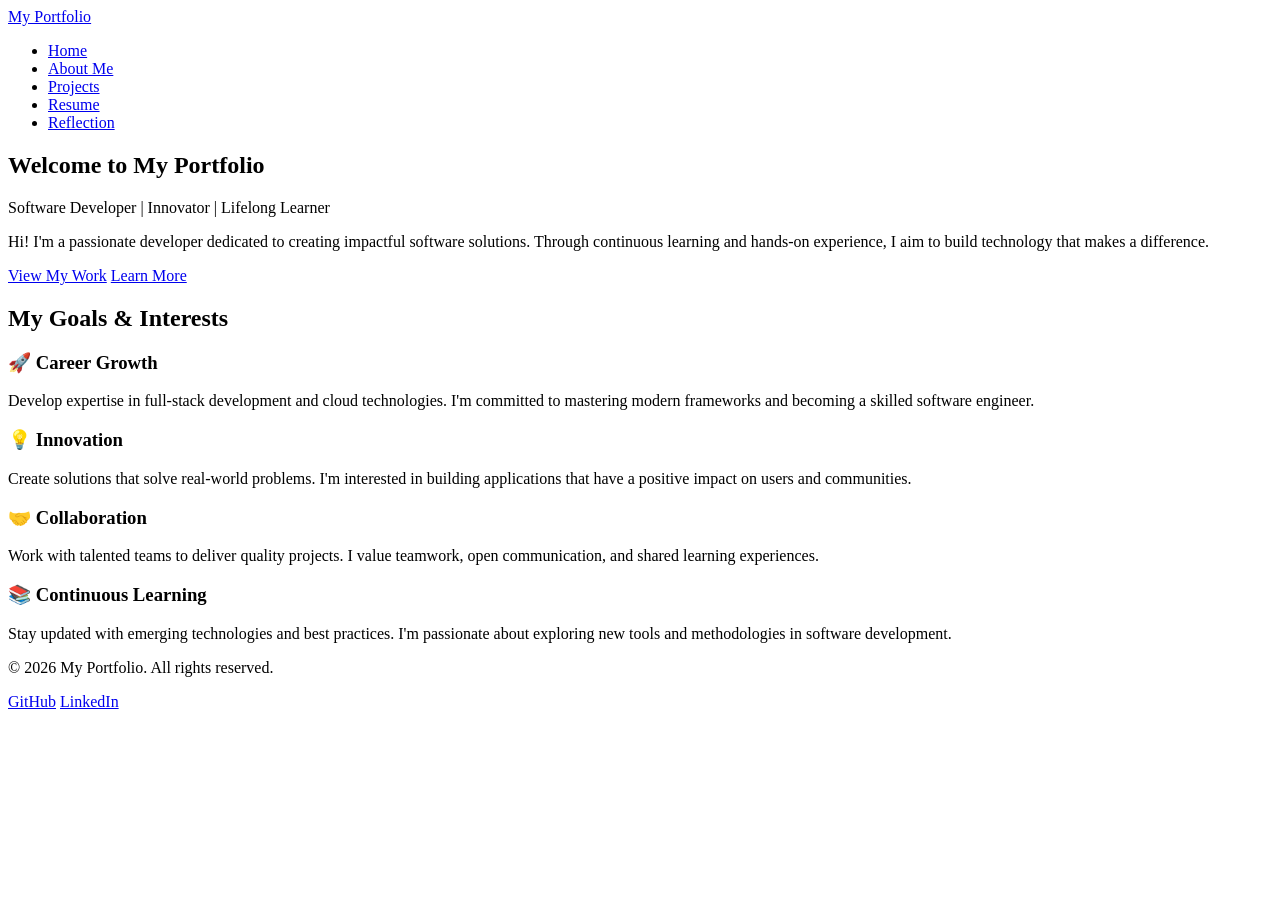
==== index.html @ 411df6b3 "Add home page with introduction and welcome" ====
<!DOCTYPE html>
<html lang="en">
<head>
    <meta charset="UTF-8">
    <meta name="viewport" content="width=device-width, initial-scale=1.0">
    <title>Portfolio - Home</title>
    <link rel="stylesheet" href="styles.css">
</head>
<body>
    <!-- Navigation -->
    <nav class="navbar">
        <div class="container">
            <a href="index.html" class="logo">My Portfolio</a>
            <ul class="nav-links">
                <li><a href="index.html" class="active">Home</a></li>
                <li><a href="about.html">About Me</a></li>
                <li><a href="projects.html">Projects</a></li>
                <li><a href="resume.html">Resume</a></li>
                <li><a href="reflection.html">Reflection</a></li>
            </ul>
        </div>
    </nav>

    <!-- Hero Section -->
    <section class="hero">
        <div class="container">
            <div class="hero-content">
                <h1>Welcome to My Portfolio</h1>
                <p class="tagline">Software Developer | Innovator | Lifelong Learner</p>
                <p class="introduction">
                    Hi! I'm a passionate developer dedicated to creating impactful software solutions. 
                    Through continuous learning and hands-on experience, I aim to build technology that 
                    makes a difference.
                </p>
                <div class="cta-buttons">
                    <a href="projects.html" class="btn btn-primary">View My Work</a>
                    <a href="about.html" class="btn btn-secondary">Learn More</a>
                </div>
            </div>
        </div>
    </section>

    <!-- Goals/Interests Section -->
    <section class="goals">
        <div class="container">
            <h2>My Goals & Interests</h2>
            <div class="goals-grid">
                <div class="goal-card">
                    <h3>🚀 Career Growth</h3>
                    <p>
                        Develop expertise in full-stack development and cloud technologies. 
                        I'm committed to mastering modern frameworks and becoming a skilled software engineer.
                    </p>
                </div>
                <div class="goal-card">
                    <h3>💡 Innovation</h3>
                    <p>
                        Create solutions that solve real-world problems. I'm interested in building 
                        applications that have a positive impact on users and communities.
                    </p>
                </div>
                <div class="goal-card">
                    <h3>🤝 Collaboration</h3>
                    <p>
                        Work with talented teams to deliver quality projects. I value teamwork, 
                        open communication, and shared learning experiences.
                    </p>
                </div>
                <div class="goal-card">
                    <h3>📚 Continuous Learning</h3>
                    <p>
                        Stay updated with emerging technologies and best practices. 
                        I'm passionate about exploring new tools and methodologies in software development.
                    </p>
                </div>
            </div>
        </div>
    </section>

    <!-- Footer -->
    <footer>
        <div class="container">
            <p>&copy; 2026 My Portfolio. All rights reserved.</p>
            <div class="social-links">
                <a href="https://github.com/cb1060" target="_blank">GitHub</a>
                <a href="https://linkedin.com" target="_blank">LinkedIn</a>
            </div>
        </div>
    </footer>
</body>
</html>
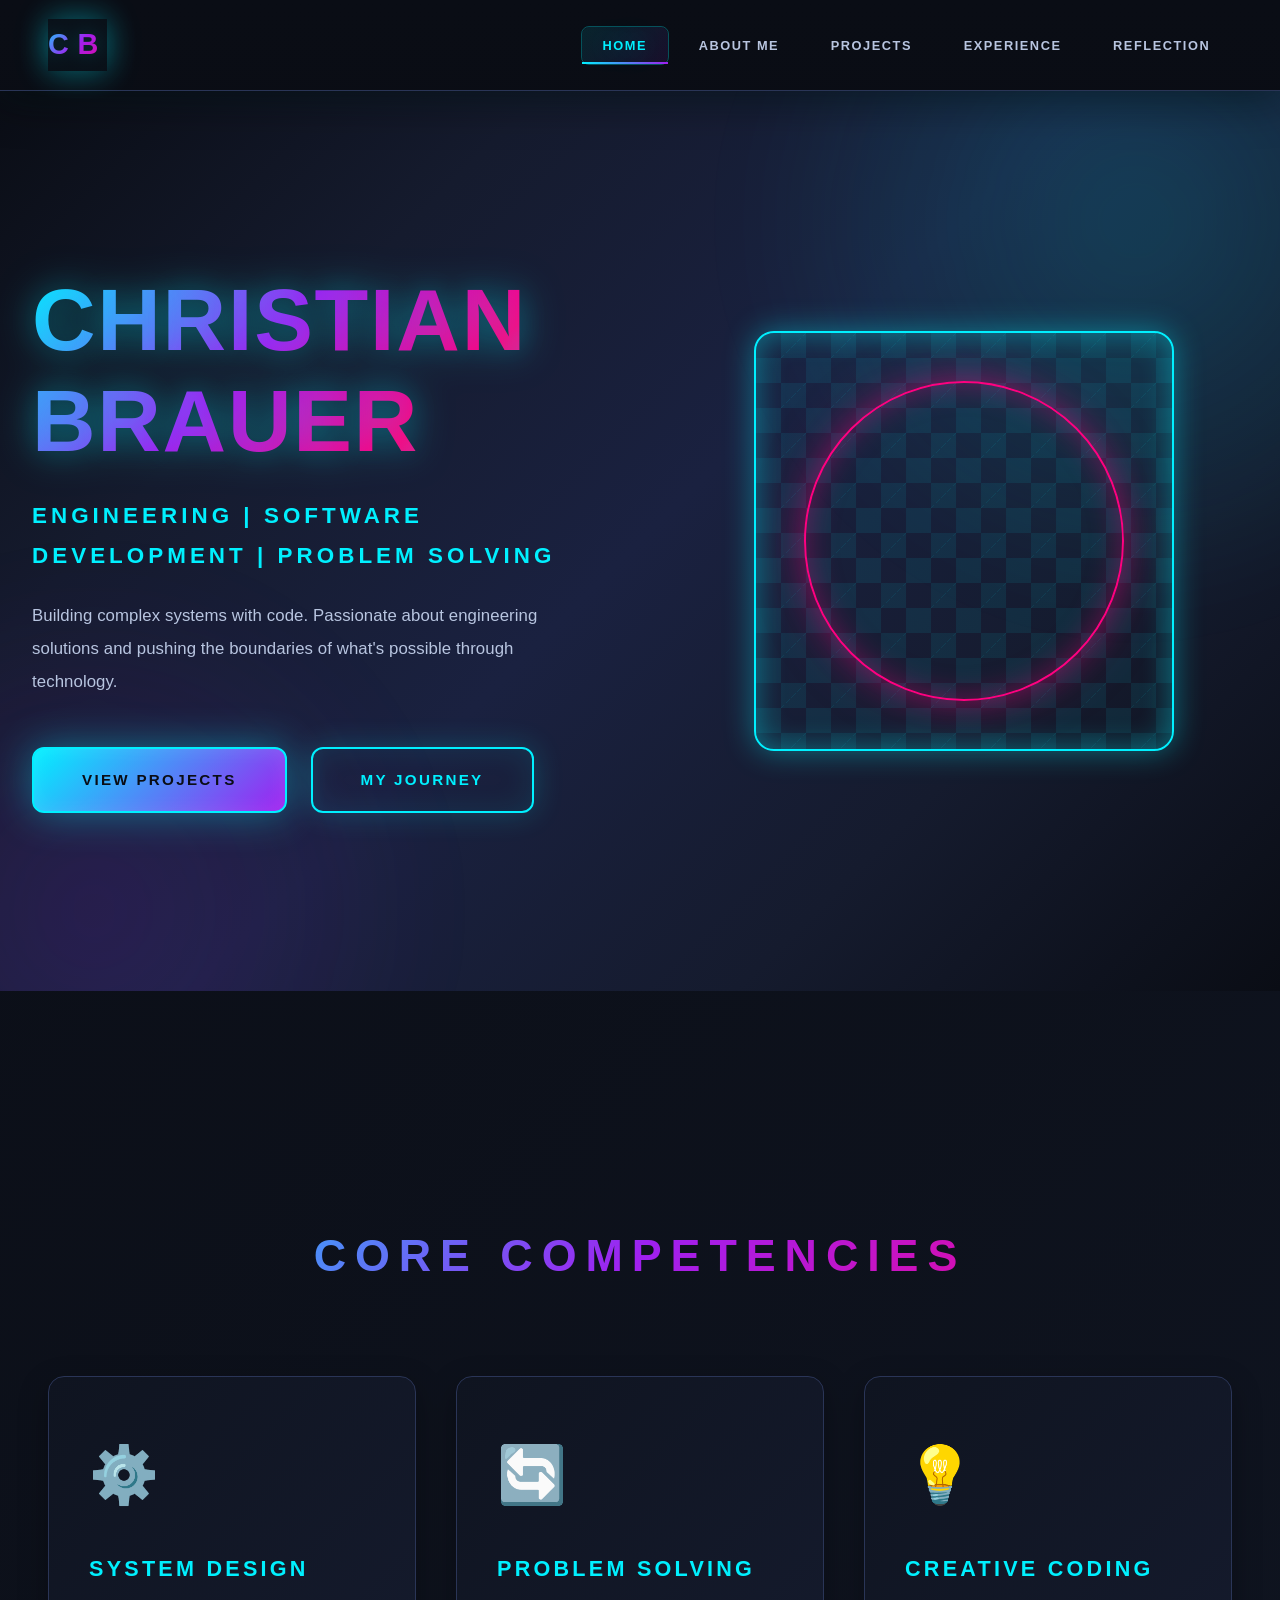
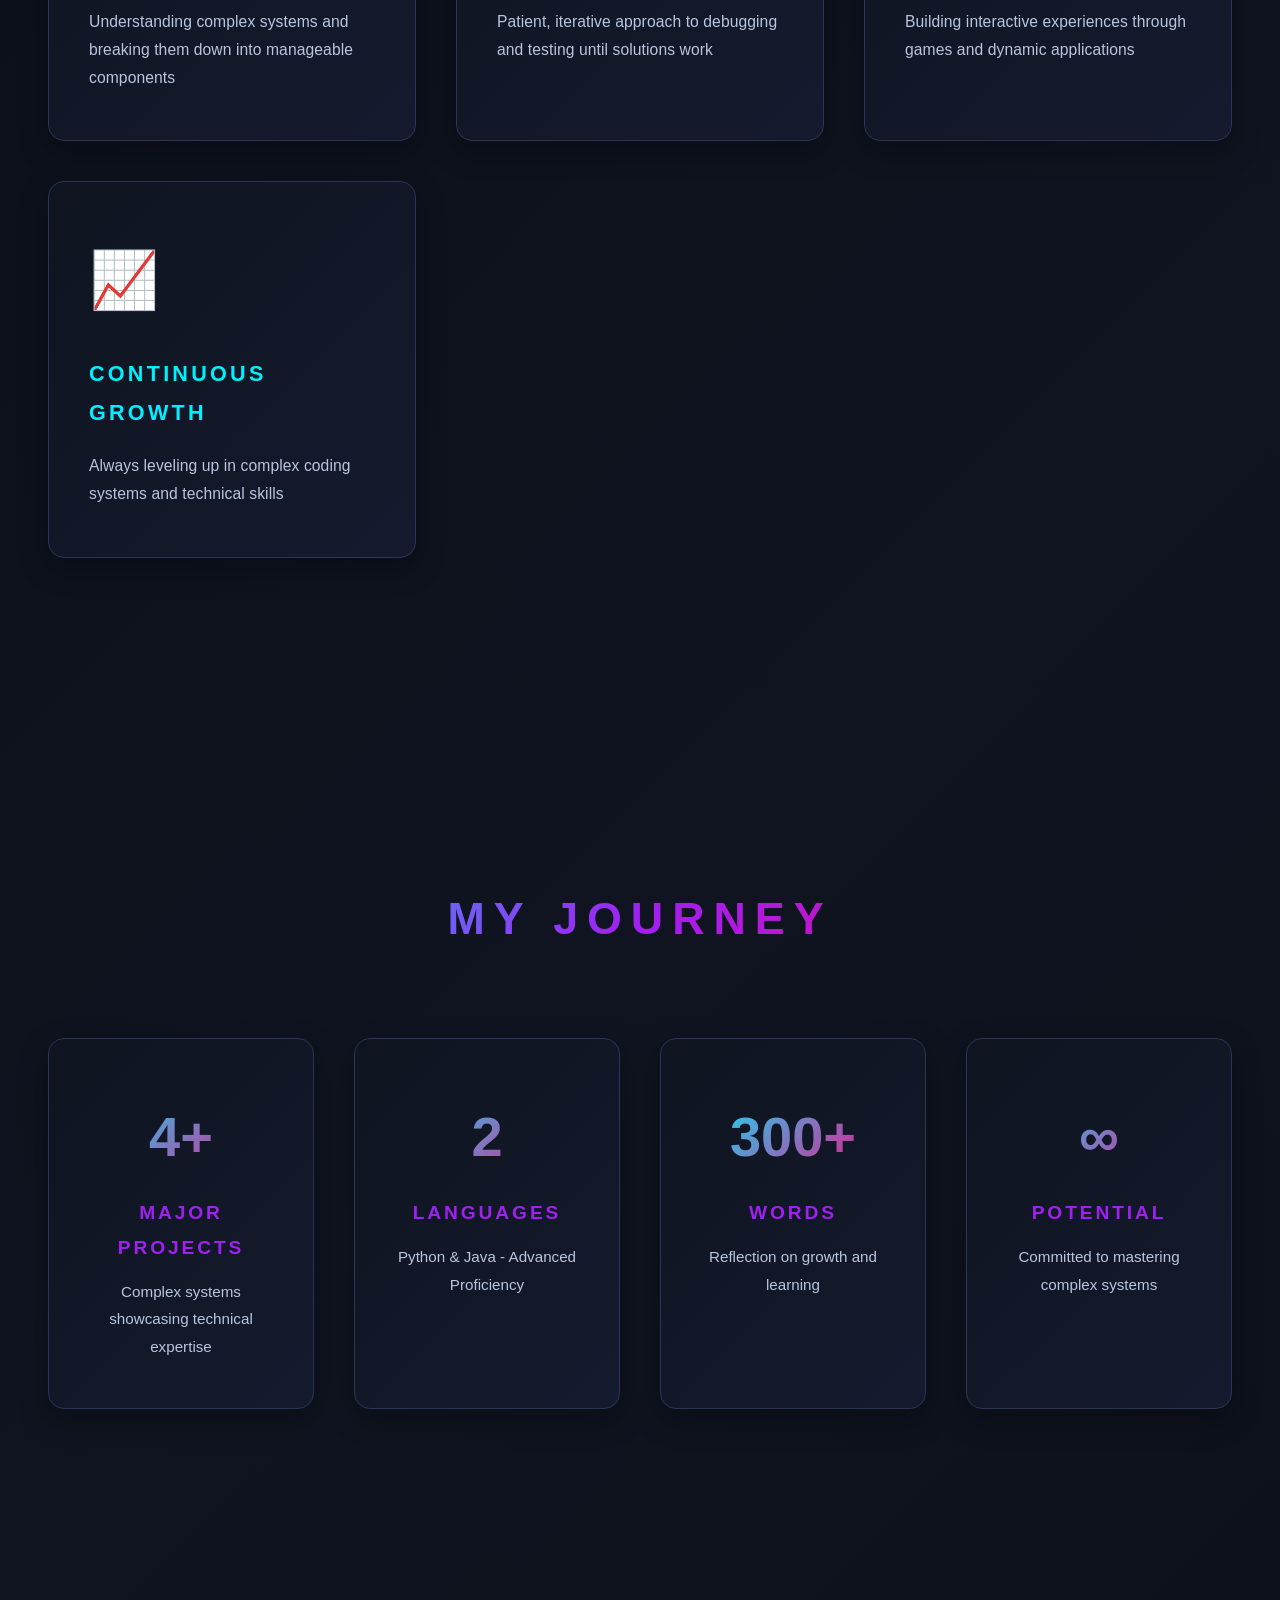
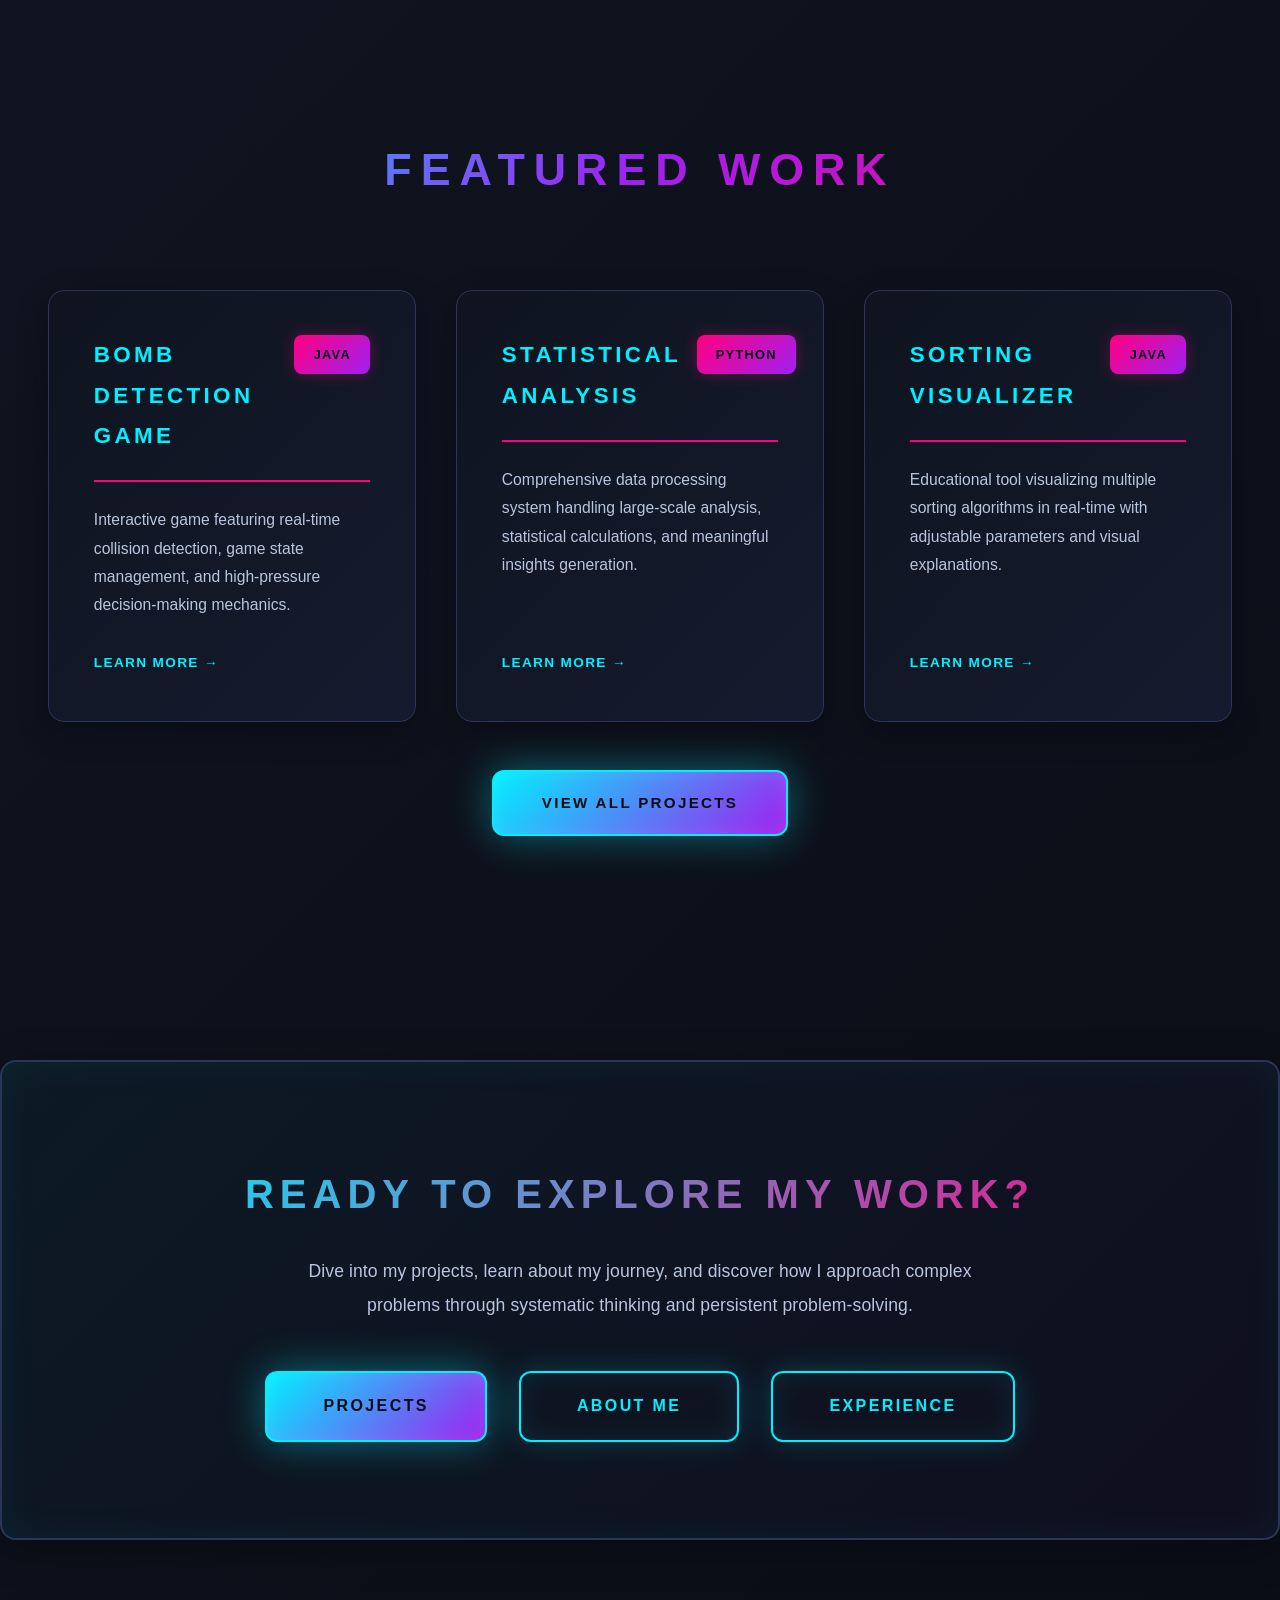
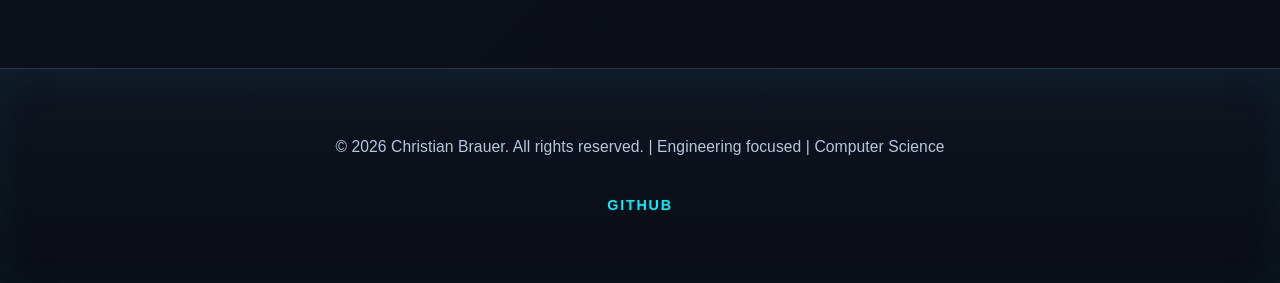
==== commit 134068d4: "Clean redesign homepage with premium sections and maximalist UI" ====
--- a/index.html
+++ b/index.html
@@ -3,88 +3,153 @@
 <head>
     <meta charset="UTF-8">
     <meta name="viewport" content="width=device-width, initial-scale=1.0">
-    <title>Portfolio - Home</title>
+    <title>Christian Brauer - Software Engineer & Problem Solver</title>
     <link rel="stylesheet" href="styles.css">
 </head>
 <body>
-    <!-- Navigation -->
+    <!-- Navigation Bar -->
     <nav class="navbar">
-        <div class="container">
-            <a href="index.html" class="logo">My Portfolio</a>
-            <ul class="nav-links">
-                <li><a href="index.html" class="active">Home</a></li>
-                <li><a href="about.html">About Me</a></li>
-                <li><a href="projects.html">Projects</a></li>
-                <li><a href="resume.html">Resume</a></li>
-                <li><a href="reflection.html">Reflection</a></li>
+        <div class="nav-container">
+            <div class="nav-logo">CB</div>
+            <ul class="nav-menu">
+                <li class="nav-item"><a href="index.html" class="nav-link active">HOME</a></li>
+                <li class="nav-item"><a href="about.html" class="nav-link">ABOUT ME</a></li>
+                <li class="nav-item"><a href="projects.html" class="nav-link">PROJECTS</a></li>
+                <li class="nav-item"><a href="resume.html" class="nav-link">EXPERIENCE</a></li>
+                <li class="nav-item"><a href="reflection.html" class="nav-link">REFLECTION</a></li>
             </ul>
         </div>
     </nav>
 
     <!-- Hero Section -->
     <section class="hero">
-        <div class="container">
-            <div class="hero-content">
-                <h1>Welcome to My Portfolio</h1>
-                <p class="tagline">Software Developer | Innovator | Lifelong Learner</p>
-                <p class="introduction">
-                    Hi! I'm a passionate developer dedicated to creating impactful software solutions. 
-                    Through continuous learning and hands-on experience, I aim to build technology that 
-                    makes a difference.
-                </p>
+        <div class="hero-content">
+            <div class="hero-text">
+                <h1 class="hero-title">CHRISTIAN BRAUER</h1>
+                <p class="hero-subtitle">Engineering | Software Development | Problem Solving</p>
+                <p class="hero-description">Building complex systems with code. Passionate about engineering solutions and pushing the boundaries of what's possible through technology.</p>
                 <div class="cta-buttons">
-                    <a href="projects.html" class="btn btn-primary">View My Work</a>
-                    <a href="about.html" class="btn btn-secondary">Learn More</a>
+                    <a href="projects.html" class="cta-primary">VIEW PROJECTS</a>
+                    <a href="reflection.html" class="cta-secondary">MY JOURNEY</a>
                 </div>
+            </div>
+            <div class="hero-visual">
+                <div class="animated-grid"></div>
+                <div class="pulse-circle"></div>
             </div>
         </div>
     </section>
 
-    <!-- Goals/Interests Section -->
-    <section class="goals">
-        <div class="container">
-            <h2>My Goals & Interests</h2>
-            <div class="goals-grid">
-                <div class="goal-card">
-                    <h3>🚀 Career Growth</h3>
-                    <p>
-                        Develop expertise in full-stack development and cloud technologies. 
-                        I'm committed to mastering modern frameworks and becoming a skilled software engineer.
-                    </p>
-                </div>
-                <div class="goal-card">
-                    <h3>💡 Innovation</h3>
-                    <p>
-                        Create solutions that solve real-world problems. I'm interested in building 
-                        applications that have a positive impact on users and communities.
-                    </p>
-                </div>
-                <div class="goal-card">
-                    <h3>🤝 Collaboration</h3>
-                    <p>
-                        Work with talented teams to deliver quality projects. I value teamwork, 
-                        open communication, and shared learning experiences.
-                    </p>
-                </div>
-                <div class="goal-card">
-                    <h3>📚 Continuous Learning</h3>
-                    <p>
-                        Stay updated with emerging technologies and best practices. 
-                        I'm passionate about exploring new tools and methodologies in software development.
-                    </p>
-                </div>
+    <!-- Highlights Section -->
+    <section class="highlights">
+        <h2>CORE COMPETENCIES</h2>
+        <div class="highlights-grid">
+            <div class="highlight-card">
+                <div class="highlight-icon">⚙️</div>
+                <h3>System Design</h3>
+                <p>Understanding complex systems and breaking them down into manageable components</p>
+            </div>
+            <div class="highlight-card">
+                <div class="highlight-icon">🔄</div>
+                <h3>Problem Solving</h3>
+                <p>Patient, iterative approach to debugging and testing until solutions work</p>
+            </div>
+            <div class="highlight-card">
+                <div class="highlight-icon">💡</div>
+                <h3>Creative Coding</h3>
+                <p>Building interactive experiences through games and dynamic applications</p>
+            </div>
+            <div class="highlight-card">
+                <div class="highlight-icon">📈</div>
+                <h3>Continuous Growth</h3>
+                <p>Always leveling up in complex coding systems and technical skills</p>
             </div>
         </div>
     </section>
 
+    <!-- Quick Stats Section -->
+    <section class="quick-stats">
+        <h2>MY JOURNEY</h2>
+        <div class="stats-grid">
+            <div class="stat-card">
+                <div class="stat-number">4+</div>
+                <div class="stat-label">Major Projects</div>
+                <p>Complex systems showcasing technical expertise</p>
+            </div>
+            <div class="stat-card">
+                <div class="stat-number">2</div>
+                <div class="stat-label">Languages</div>
+                <p>Python & Java - Advanced Proficiency</p>
+            </div>
+            <div class="stat-card">
+                <div class="stat-number">300+</div>
+                <div class="stat-label">Words</div>
+                <p>Reflection on growth and learning</p>
+            </div>
+            <div class="stat-card">
+                <div class="stat-number">∞</div>
+                <div class="stat-label">Potential</div>
+                <p>Committed to mastering complex systems</p>
+            </div>
+        </div>
+    </section>
+
+    <!-- Featured Projects Preview -->
+    <section class="featured-projects">
+        <h2>FEATURED WORK</h2>
+        <div class="featured-grid">
+            <div class="featured-card">
+                <div class="featured-header">
+                    <h3>BOMB DETECTION GAME</h3>
+                    <span class="featured-tag">Java</span>
+                </div>
+                <p>Interactive game featuring real-time collision detection, game state management, and high-pressure decision-making mechanics.</p>
+                <div class="featured-footer">
+                    <a href="projects.html" class="featured-link">Learn More →</a>
+                </div>
+            </div>
+            <div class="featured-card">
+                <div class="featured-header">
+                    <h3>STATISTICAL ANALYSIS</h3>
+                    <span class="featured-tag">Python</span>
+                </div>
+                <p>Comprehensive data processing system handling large-scale analysis, statistical calculations, and meaningful insights generation.</p>
+                <div class="featured-footer">
+                    <a href="projects.html" class="featured-link">Learn More →</a>
+                </div>
+            </div>
+            <div class="featured-card">
+                <div class="featured-header">
+                    <h3>SORTING VISUALIZER</h3>
+                    <span class="featured-tag">Java</span>
+                </div>
+                <p>Educational tool visualizing multiple sorting algorithms in real-time with adjustable parameters and visual explanations.</p>
+                <div class="featured-footer">
+                    <a href="projects.html" class="featured-link">Learn More →</a>
+                </div>
+            </div>
+        </div>
+        <div class="view-all-cta">
+            <a href="projects.html" class="cta-primary">VIEW ALL PROJECTS</a>
+        </div>
+    </section>
+
+    <!-- CTA Section -->
+    <section class="final-cta">
+        <h2>Ready to Explore My Work?</h2>
+        <p>Dive into my projects, learn about my journey, and discover how I approach complex problems through systematic thinking and persistent problem-solving.</p>
+        <div class="cta-buttons-large">
+            <a href="projects.html" class="cta-primary">PROJECTS</a>
+            <a href="about.html" class="cta-secondary">ABOUT ME</a>
+            <a href="resume.html" class="cta-secondary">EXPERIENCE</a>
+        </div>
+    </section>
+
     <!-- Footer -->
-    <footer>
-        <div class="container">
-            <p>&copy; 2026 My Portfolio. All rights reserved.</p>
-            <div class="social-links">
-                <a href="https://github.com/cb1060" target="_blank">GitHub</a>
-                <a href="https://linkedin.com" target="_blank">LinkedIn</a>
-            </div>
+    <footer class="footer">
+        <p>&copy; 2026 Christian Brauer. All rights reserved. | Engineering focused | Computer Science</p>
+        <div class="footer-links">
+            <a href="https://github.com/cb1060" target="_blank">GitHub</a>
         </div>
     </footer>
 </body>
--- a/styles.css
+++ b/styles.css
@@ -0,0 +1,1495 @@
+/* ==============================================================================
+   CHRISTIAN BRAUER - PORTFOLIO
+   Ultra Dark + Maximalistic + Sleek
+   Premium Technical Aesthetic with Advanced Animations
+============================================================================== */
+
+/* ROOT VARIABLES - ENHANCED DARK PALETTE */
+:root {
+    --primary-bg: #0a0d15;
+    --secondary-bg: #0f1420;
+    --tertiary-bg: #151b2e;
+    --quaternary-bg: #1a2140;
+    --accent-primary: #00f0ff;
+    --accent-secondary: #ff0080;
+    --accent-tertiary: #a020f0;
+    --accent-quaternary: #00ff88;
+    --text-primary: #f0f4ff;
+    --text-secondary: #b8c5e0;
+    --text-tertiary: #7a8aad;
+    --border-color: #1f2847;
+    --border-light: #2a3557;
+    --transition: all 0.35s cubic-bezier(0.4, 0, 0.2, 1);
+    --glow-primary: 0 0 30px rgba(0, 240, 255, 0.4);
+    --glow-secondary: 0 0 30px rgba(255, 0, 128, 0.35);
+    --glow-tertiary: 0 0 30px rgba(160, 32, 240, 0.3);
+    --glow-quaternary: 0 0 30px rgba(0, 255, 136, 0.25);
+}
+
+/* GLOBAL STYLES */
+* {
+    margin: 0;
+    padding: 0;
+    box-sizing: border-box;
+}
+
+html {
+    scroll-behavior: smooth;
+    scroll-padding-top: 80px;
+}
+
+body {
+    font-family: 'Segoe UI', -apple-system, BlinkMacSystemFont, sans-serif;
+    background: linear-gradient(135deg, var(--primary-bg) 0%, var(--secondary-bg) 50%, var(--primary-bg) 100%);
+    color: var(--text-primary);
+    line-height: 1.8;
+    overflow-x: hidden;
+    min-height: 100vh;
+    position: relative;
+}
+
+body::before {
+    content: '';
+    position: fixed;
+    top: 0;
+    left: 0;
+    right: 0;
+    bottom: 0;
+    background: radial-gradient(circle at 20% 50%, rgba(0, 240, 255, 0.03) 0%, transparent 50%),
+                radial-gradient(circle at 80% 80%, rgba(160, 32, 240, 0.03) 0%, transparent 50%);
+    pointer-events: none;
+    z-index: -1;
+}
+
+/* ==============================================================================
+   NAVIGATION BAR - PREMIUM SLEEK DESIGN
+============================================================================== */
+.navbar {
+    position: sticky;
+    top: 0;
+    z-index: 1000;
+    background: linear-gradient(180deg, var(--primary-bg) 0%, rgba(10, 13, 21, 0.98) 100%);
+    border-bottom: 1px solid var(--border-light);
+    box-shadow: 0 10px 40px rgba(0, 0, 0, 0.5), 0 0 40px rgba(0, 240, 255, 0.08);
+    backdrop-filter: blur(15px);
+    -webkit-backdrop-filter: blur(15px);
+}
+
+.nav-container {
+    max-width: 1600px;
+    margin: 0 auto;
+    padding: 1.2rem 3rem;
+    display: flex;
+    justify-content: space-between;
+    align-items: center;
+}
+
+.nav-logo {
+    font-size: 1.8rem;
+    font-weight: 900;
+    letter-spacing: 0.3em;
+    text-transform: uppercase;
+    background: linear-gradient(135deg, var(--accent-primary) 0%, var(--accent-tertiary) 50%, var(--accent-secondary) 100%);
+    -webkit-background-clip: text;
+    -webkit-text-fill-color: transparent;
+    background-clip: text;
+    box-shadow: var(--glow-primary);
+    filter: drop-shadow(0 0 10px rgba(0, 240, 255, 0.3));
+}
+
+.nav-menu {
+    display: flex;
+    list-style: none;
+    gap: 0.5rem;
+}
+
+.nav-link {
+    text-decoration: none;
+    color: var(--text-secondary);
+    font-weight: 600;
+    text-transform: uppercase;
+    letter-spacing: 0.12em;
+    font-size: 0.8rem;
+    position: relative;
+    transition: var(--transition);
+    padding: 0.7rem 1.3rem;
+    border: 1px solid transparent;
+    border-radius: 8px;
+}
+
+.nav-link::before {
+    content: '';
+    position: absolute;
+    bottom: 0;
+    left: 0;
+    width: 0;
+    height: 2px;
+    background: linear-gradient(90deg, var(--accent-primary), var(--accent-tertiary));
+    transition: var(--transition);
+}
+
+.nav-link::after {
+    content: '';
+    position: absolute;
+    inset: 0;
+    background: linear-gradient(135deg, rgba(0, 240, 255, 0.1), rgba(160, 32, 240, 0.1));
+    opacity: 0;
+    border-radius: 8px;
+    transition: var(--transition);
+    z-index: -1;
+}
+
+.nav-link:hover,
+.nav-link.active {
+    color: var(--accent-primary);
+    text-shadow: var(--glow-primary);
+    border-color: rgba(0, 240, 255, 0.3);
+}
+
+.nav-link:hover::before,
+.nav-link.active::before {
+    width: 100%;
+}
+
+.nav-link:hover::after,
+.nav-link.active::after {
+    opacity: 1;
+}
+
+/* ==============================================================================
+   HERO SECTION - PREMIUM MAXIMALISTIC
+============================================================================== */
+.hero {
+    min-height: 100vh;
+    display: flex;
+    align-items: center;
+    justify-content: center;
+    background: linear-gradient(
+        135deg,
+        var(--primary-bg) 0%,
+        var(--tertiary-bg) 25%,
+        var(--quaternary-bg) 50%,
+        var(--tertiary-bg) 75%,
+        var(--primary-bg) 100%
+    );
+    position: relative;
+    overflow: hidden;
+    padding: 6rem 2rem;
+}
+
+.hero::before {
+    content: '';
+    position: absolute;
+    top: -30%;
+    right: -20%;
+    width: 800px;
+    height: 800px;
+    background: radial-gradient(circle, rgba(0, 240, 255, 0.15) 0%, transparent 70%);
+    animation: float-slow 8s ease-in-out infinite;
+    filter: blur(40px);
+}
+
+.hero::after {
+    content: '';
+    position: absolute;
+    bottom: -30%;
+    left: -20%;
+    width: 700px;
+    height: 700px;
+    background: radial-gradient(circle, rgba(160, 32, 240, 0.12) 0%, transparent 70%);
+    animation: float-slow-reverse 10s ease-in-out infinite;
+    filter: blur(40px);
+}
+
+.hero-content {
+    max-width: 1600px;
+    width: 100%;
+    display: grid;
+    grid-template-columns: 1fr 1fr;
+    gap: 5rem;
+    align-items: center;
+    position: relative;
+    z-index: 1;
+}
+
+.hero-text {
+    animation: slide-in-left 0.8s ease-out;
+}
+
+.hero-title {
+    font-size: clamp(2.8rem, 7vw, 5.5rem);
+    font-weight: 900;
+    letter-spacing: 0.02em;
+    line-height: 1.15;
+    margin-bottom: 1.5rem;
+    background: linear-gradient(135deg, var(--accent-primary) 0%, var(--accent-tertiary) 40%, var(--accent-secondary) 70%, var(--accent-primary) 100%);
+    -webkit-background-clip: text;
+    -webkit-text-fill-color: transparent;
+    background-clip: text;
+    filter: drop-shadow(0 0 20px rgba(0, 240, 255, 0.3));
+    text-shadow: 0 0 30px rgba(0, 240, 255, 0.2);
+}
+
+.hero-subtitle {
+    font-size: 1.4rem;
+    color: var(--accent-primary);
+    text-transform: uppercase;
+    letter-spacing: 0.18em;
+    margin-bottom: 1.5rem;
+    font-weight: 700;
+    animation: fade-in 1s ease-out 0.2s both;
+}
+
+.hero-description {
+    font-size: 1.05rem;
+    color: var(--text-secondary);
+    margin-bottom: 3rem;
+    max-width: 550px;
+    line-height: 1.95;
+    animation: fade-in 1s ease-out 0.4s both;
+    letter-spacing: 0.005em;
+}
+
+.cta-buttons {
+    display: flex;
+    gap: 1.5rem;
+    animation: fade-in 1s ease-out 0.6s both;
+    flex-wrap: wrap;
+}
+
+.cta-primary,
+.cta-secondary {
+    padding: 1.1rem 3rem;
+    font-size: 0.95rem;
+    font-weight: 700;
+    text-transform: uppercase;
+    letter-spacing: 0.15em;
+    border: 2px solid;
+    border-radius: 12px;
+    cursor: pointer;
+    text-decoration: none;
+    display: inline-flex;
+    align-items: center;
+    justify-content: center;
+    transition: var(--transition);
+    position: relative;
+    overflow: hidden;
+    font-family: inherit;
+}
+
+.cta-primary {
+    background: linear-gradient(135deg, var(--accent-primary) 0%, var(--accent-tertiary) 100%);
+    color: var(--primary-bg);
+    border-color: var(--accent-primary);
+    box-shadow: 0 0 40px rgba(0, 240, 255, 0.4), inset 0 0 20px rgba(255, 255, 255, 0.1);
+}
+
+.cta-primary:hover {
+    transform: translateY(-4px);
+    box-shadow: 0 15px 50px rgba(0, 240, 255, 0.5), inset 0 0 30px rgba(255, 255, 255, 0.2);
+    letter-spacing: 0.2em;
+}
+
+.cta-secondary {
+    background: transparent;
+    color: var(--accent-primary);
+    border-color: var(--accent-primary);
+    box-shadow: inset 0 0 30px rgba(0, 240, 255, 0.1), 0 0 30px rgba(0, 240, 255, 0.2);
+}
+
+.cta-secondary:hover {
+    background: rgba(0, 240, 255, 0.08);
+    transform: translateY(-4px);
+    box-shadow: inset 0 0 40px rgba(0, 240, 255, 0.2), 0 0 40px rgba(0, 240, 255, 0.4);
+}
+
+/* Hero Visual */
+.hero-visual {
+    position: relative;
+    height: 550px;
+    display: flex;
+    align-items: center;
+    justify-content: center;
+    animation: slide-in-right 0.8s ease-out;
+}
+
+.animated-grid {
+    position: absolute;
+    width: 420px;
+    height: 420px;
+    border: 2px solid var(--accent-primary);
+    background: linear-gradient(45deg, rgba(0, 240, 255, 0.08) 25%, transparent 25%),
+                linear-gradient(-45deg, rgba(0, 240, 255, 0.08) 25%, transparent 25%),
+                linear-gradient(45deg, transparent 75%, rgba(0, 240, 255, 0.08) 75%),
+                linear-gradient(-45deg, transparent 75%, rgba(0, 240, 255, 0.08) 75%);
+    background-size: 50px 50px;
+    background-position: 0 0, 0 25px, 25px -25px, -25px 0;
+    box-shadow: var(--glow-primary), inset var(--glow-primary);
+    animation: rotate-smooth 25s linear infinite;
+    border-radius: 20px;
+}
+
+.pulse-circle {
+    position: absolute;
+    width: 320px;
+    height: 320px;
+    border: 2px solid var(--accent-secondary);
+    border-radius: 50%;
+    box-shadow: var(--glow-secondary), inset var(--glow-secondary), 0 0 60px rgba(255, 0, 128, 0.2);
+    animation: pulse-scale 3.5s ease-in-out infinite;
+}
+
+/* ==============================================================================
+   HIGHLIGHTS SECTION - PREMIUM CARDS
+============================================================================== */
+.highlights {
+    max-width: 1600px;
+    margin: 8rem auto;
+    padding: 6rem 3rem;
+    position: relative;
+}
+
+.highlights h2 {
+    font-size: 2.8rem;
+    text-align: center;
+    margin-bottom: 5rem;
+    text-transform: uppercase;
+    letter-spacing: 0.2em;
+    background: linear-gradient(135deg, var(--accent-primary), var(--accent-tertiary), var(--accent-secondary));
+    -webkit-background-clip: text;
+    -webkit-text-fill-color: transparent;
+    background-clip: text;
+    font-weight: 900;
+}
+
+.highlights-grid {
+    display: grid;
+    grid-template-columns: repeat(auto-fit, minmax(280px, 1fr));
+    gap: 2.5rem;
+}
+
+.highlight-card {
+    background: linear-gradient(135deg, var(--secondary-bg) 0%, var(--tertiary-bg) 100%);
+    border: 1.5px solid var(--border-light);
+    padding: 3rem 2.5rem;
+    border-radius: 16px;
+    transition: var(--transition);
+    position: relative;
+    overflow: hidden;
+    box-shadow: 0 10px 30px rgba(0, 0, 0, 0.3);
+}
+
+.highlight-card::before {
+    content: '';
+    position: absolute;
+    top: 0;
+    left: 0;
+    right: 0;
+    bottom: 0;
+    background: linear-gradient(135deg, rgba(0, 240, 255, 0.08) 0%, transparent 100%);
+    opacity: 0;
+    transition: var(--transition);
+}
+
+.highlight-card::after {
+    content: '';
+    position: absolute;
+    top: -100%;
+    right: -100%;
+    width: 200%;
+    height: 200%;
+    background: radial-gradient(circle, rgba(0, 240, 255, 0.1) 0%, transparent 70%);
+    opacity: 0;
+    transition: var(--transition);
+}
+
+.highlight-card:hover {
+    border-color: var(--accent-primary);
+    box-shadow: var(--glow-primary), inset 0 0 30px rgba(0, 240, 255, 0.08), 0 15px 40px rgba(0, 0, 0, 0.4);
+    transform: translateY(-8px);
+}
+
+.highlight-card:hover::before {
+    opacity: 1;
+}
+
+.highlight-card:hover::after {
+    top: 50%;
+    right: 50%;
+    opacity: 1;
+}
+
+.highlight-card > * {
+    position: relative;
+    z-index: 1;
+}
+
+.highlight-icon {
+    font-size: 3.5rem;
+    margin-bottom: 1.5rem;
+    display: block;
+    animation: bounce-smooth 2.5s ease-in-out infinite;
+}
+
+.highlight-card h3 {
+    font-size: 1.35rem;
+    margin-bottom: 1.2rem;
+    color: var(--accent-primary);
+    text-transform: uppercase;
+    letter-spacing: 0.15em;
+    font-weight: 800;
+}
+
+.highlight-card p {
+    color: var(--text-secondary);
+    font-size: 0.98rem;
+    line-height: 1.8;
+    letter-spacing: 0.005em;
+}
+
+/* ==============================================================================
+   QUICK STATS SECTION
+============================================================================== */
+.quick-stats {
+    max-width: 1600px;
+    margin: 8rem auto;
+    padding: 6rem 3rem;
+    text-align: center;
+}
+
+.quick-stats h2 {
+    font-size: 2.8rem;
+    text-align: center;
+    margin-bottom: 5rem;
+    text-transform: uppercase;
+    letter-spacing: 0.2em;
+    background: linear-gradient(135deg, var(--accent-primary), var(--accent-tertiary), var(--accent-secondary));
+    -webkit-background-clip: text;
+    -webkit-text-fill-color: transparent;
+    background-clip: text;
+    font-weight: 900;
+}
+
+.stats-grid {
+    display: grid;
+    grid-template-columns: repeat(auto-fit, minmax(250px, 1fr));
+    gap: 2.5rem;
+}
+
+.stat-card {
+    background: linear-gradient(135deg, var(--secondary-bg) 0%, var(--tertiary-bg) 100%);
+    border: 1.5px solid var(--border-light);
+    padding: 3rem 2.5rem;
+    border-radius: 16px;
+    transition: var(--transition);
+    position: relative;
+    overflow: hidden;
+    box-shadow: 0 10px 30px rgba(0, 0, 0, 0.3);
+}
+
+.stat-card::before {
+    content: '';
+    position: absolute;
+    top: 0;
+    left: 0;
+    right: 0;
+    bottom: 0;
+    background: linear-gradient(135deg, rgba(0, 240, 255, 0.08) 0%, transparent 100%);
+    opacity: 0;
+    transition: var(--transition);
+}
+
+.stat-card:hover {
+    border-color: var(--accent-primary);
+    box-shadow: var(--glow-primary), inset 0 0 30px rgba(0, 240, 255, 0.08), 0 15px 40px rgba(0, 0, 0, 0.4);
+    transform: translateY(-8px);
+}
+
+.stat-card:hover::before {
+    opacity: 1;
+}
+
+.stat-card > * {
+    position: relative;
+    z-index: 1;
+}
+
+.stat-number {
+    font-size: 3.5rem;
+    font-weight: 900;
+    background: linear-gradient(135deg, var(--accent-primary), var(--accent-secondary));
+    -webkit-background-clip: text;
+    -webkit-text-fill-color: transparent;
+    background-clip: text;
+    margin-bottom: 0.5rem;
+}
+
+.stat-label {
+    font-size: 1.2rem;
+    color: var(--accent-tertiary);
+    text-transform: uppercase;
+    letter-spacing: 0.15em;
+    font-weight: 800;
+    margin-bottom: 0.8rem;
+}
+
+.stat-card p {
+    color: var(--text-secondary);
+    font-size: 0.95rem;
+}
+
+/* ==============================================================================
+   FEATURED PROJECTS SECTION
+============================================================================== */
+.featured-projects {
+    max-width: 1600px;
+    margin: 8rem auto;
+    padding: 6rem 3rem;
+}
+
+.featured-projects h2 {
+    font-size: 2.8rem;
+    text-align: center;
+    margin-bottom: 5rem;
+    text-transform: uppercase;
+    letter-spacing: 0.2em;
+    background: linear-gradient(135deg, var(--accent-primary), var(--accent-tertiary), var(--accent-secondary));
+    -webkit-background-clip: text;
+    -webkit-text-fill-color: transparent;
+    background-clip: text;
+    font-weight: 900;
+}
+
+.featured-grid {
+    display: grid;
+    grid-template-columns: repeat(auto-fit, minmax(320px, 1fr));
+    gap: 2.5rem;
+    margin-bottom: 3rem;
+}
+
+.featured-card {
+    background: linear-gradient(135deg, var(--secondary-bg) 0%, var(--tertiary-bg) 100%);
+    border: 1.5px solid var(--border-light);
+    padding: 2.8rem;
+    border-radius: 16px;
+    transition: var(--transition);
+    position: relative;
+    overflow: hidden;
+    display: flex;
+    flex-direction: column;
+    box-shadow: 0 10px 30px rgba(0, 0, 0, 0.3);
+}
+
+.featured-card::before {
+    content: '';
+    position: absolute;
+    top: -100%;
+    right: -100%;
+    width: 300px;
+    height: 300px;
+    background: radial-gradient(circle, rgba(0, 240, 255, 0.15) 0%, transparent 70%);
+    transition: var(--transition);
+    opacity: 0;
+    filter: blur(50px);
+}
+
+.featured-card:hover {
+    border-color: var(--accent-primary);
+    box-shadow: var(--glow-primary), inset 0 0 30px rgba(0, 240, 255, 0.08), 0 15px 40px rgba(0, 0, 0, 0.4);
+    transform: translateY(-8px);
+}
+
+.featured-card:hover::before {
+    top: 50%;
+    right: 50%;
+    opacity: 1;
+}
+
+.featured-card > * {
+    position: relative;
+    z-index: 1;
+}
+
+.featured-header {
+    display: flex;
+    justify-content: space-between;
+    align-items: flex-start;
+    margin-bottom: 1.5rem;
+    padding-bottom: 1.5rem;
+    border-bottom: 2px solid var(--accent-secondary);
+    gap: 1rem;
+}
+
+.featured-header h3 {
+    font-size: 1.4rem;
+    color: var(--accent-primary);
+    text-transform: uppercase;
+    letter-spacing: 0.15em;
+    font-weight: 800;
+}
+
+.featured-tag {
+    background: linear-gradient(135deg, var(--accent-secondary), var(--accent-tertiary));
+    color: var(--primary-bg);
+    padding: 0.5rem 1.2rem;
+    font-weight: 700;
+    text-transform: uppercase;
+    letter-spacing: 0.1em;
+    font-size: 0.8rem;
+    border-radius: 8px;
+    white-space: nowrap;
+    box-shadow: 0 0 15px rgba(255, 0, 128, 0.3);
+}
+
+.featured-card p {
+    color: var(--text-secondary);
+    font-size: 0.98rem;
+    line-height: 1.8;
+    margin-bottom: 2rem;
+    flex-grow: 1;
+}
+
+.featured-footer {
+    display: flex;
+    align-items: center;
+}
+
+.featured-link {
+    color: var(--accent-primary);
+    text-decoration: none;
+    font-weight: 700;
+    text-transform: uppercase;
+    letter-spacing: 0.1em;
+    font-size: 0.85rem;
+    transition: var(--transition);
+    position: relative;
+}
+
+.featured-link::after {
+    content: '';
+    position: absolute;
+    bottom: -4px;
+    left: 0;
+    width: 0;
+    height: 2px;
+    background: linear-gradient(90deg, var(--accent-primary), var(--accent-tertiary));
+    transition: var(--transition);
+}
+
+.featured-link:hover {
+    color: var(--accent-tertiary);
+    text-shadow: var(--glow-primary);
+}
+
+.featured-link:hover::after {
+    width: 100%;
+}
+
+.view-all-cta {
+    display: flex;
+    justify-content: center;
+    margin-top: 3rem;
+}
+
+/* ==============================================================================
+   FINAL CTA SECTION
+============================================================================== */
+.final-cta {
+    max-width: 1600px;
+    margin: 8rem auto;
+    padding: 6rem 3rem;
+    text-align: center;
+    border: 2px solid var(--border-light);
+    border-radius: 16px;
+    background: linear-gradient(135deg, rgba(0, 240, 255, 0.04) 0%, rgba(160, 32, 240, 0.04) 100%);
+    box-shadow: 0 10px 40px rgba(0, 0, 0, 0.3), inset 0 0 40px rgba(0, 240, 255, 0.06);
+}
+
+.final-cta h2 {
+    font-size: 2.5rem;
+    margin-bottom: 1.5rem;
+    text-transform: uppercase;
+    letter-spacing: 0.15em;
+    background: linear-gradient(135deg, var(--accent-primary), var(--accent-secondary));
+    -webkit-background-clip: text;
+    -webkit-text-fill-color: transparent;
+    background-clip: text;
+    font-weight: 900;
+}
+
+.final-cta p {
+    font-size: 1.1rem;
+    color: var(--text-secondary);
+    max-width: 700px;
+    margin: 0 auto 3rem;
+    line-height: 1.95;
+    letter-spacing: 0.005em;
+}
+
+.cta-buttons-large {
+    display: flex;
+    justify-content: center;
+    gap: 2rem;
+    flex-wrap: wrap;
+}
+
+.cta-buttons-large .cta-primary,
+.cta-buttons-large .cta-secondary {
+    padding: 1.2rem 3.5rem;
+    font-size: 1rem;
+}
+
+/* ==============================================================================
+   PAGE STRUCTURE - SLEEK & CLEAN
+============================================================================== */
+.page-section {
+    max-width: 1600px;
+    margin: 4rem auto;
+    padding: 6rem 3rem;
+    min-height: 80vh;
+}
+
+.page-header {
+    text-align: center;
+    margin-bottom: 5rem;
+    padding-bottom: 4rem;
+    border-bottom: 2px solid var(--border-light);
+    box-shadow: 0 10px 40px rgba(0, 240, 255, 0.08);
+    animation: fade-in 0.8s ease-out;
+}
+
+.page-header h1 {
+    font-size: clamp(2.2rem, 5vw, 4rem);
+    text-transform: uppercase;
+    letter-spacing: 0.15em;
+    margin-bottom: 1.5rem;
+    background: linear-gradient(135deg, var(--accent-primary), var(--accent-secondary), var(--accent-tertiary));
+    -webkit-background-clip: text;
+    -webkit-text-fill-color: transparent;
+    background-clip: text;
+    font-weight: 900;
+}
+
+.page-subtitle {
+    font-size: 1.3rem;
+    color: var(--accent-tertiary);
+    text-transform: uppercase;
+    letter-spacing: 0.15em;
+    font-weight: 700;
+}
+
+/* ==============================================================================
+   ABOUT PAGE - MAXIMALISTIC CARDS
+============================================================================== */
+.about-content {
+    display: grid;
+    gap: 4rem;
+}
+
+.about-text h2 {
+    font-size: 2rem;
+    margin-top: 3rem;
+    margin-bottom: 1.8rem;
+    color: var(--accent-primary);
+    text-transform: uppercase;
+    letter-spacing: 0.15em;
+    border-left: 5px solid var(--accent-secondary);
+    padding-left: 2rem;
+    font-weight: 800;
+}
+
+.about-text h2:first-of-type {
+    margin-top: 0;
+}
+
+.about-text p {
+    font-size: 1.08rem;
+    color: var(--text-secondary);
+    margin-bottom: 1.8rem;
+    line-height: 2;
+    letter-spacing: 0.005em;
+}
+
+.passion-items {
+    display: grid;
+    grid-template-columns: repeat(auto-fit, minmax(300px, 1fr));
+    gap: 2.5rem;
+    margin: 3rem 0;
+}
+
+.passion-item {
+    background: linear-gradient(135deg, var(--secondary-bg) 0%, var(--tertiary-bg) 100%);
+    border: 1.5px solid var(--accent-tertiary);
+    padding: 2.5rem;
+    border-radius: 16px;
+    transition: var(--transition);
+    position: relative;
+    overflow: hidden;
+    box-shadow: 0 10px 30px rgba(0, 0, 0, 0.3);
+}
+
+.passion-item::before {
+    content: '';
+    position: absolute;
+    top: -100%;
+    left: 0;
+    width: 100%;
+    height: 100%;
+    background: linear-gradient(135deg, rgba(160, 32, 240, 0.1), transparent);
+    transition: var(--transition);
+}
+
+.passion-item:hover {
+    border-color: var(--accent-primary);
+    box-shadow: var(--glow-primary), 0 15px 40px rgba(0, 0, 0, 0.4);
+    transform: translateY(-8px);
+}
+
+.passion-item:hover::before {
+    top: 0;
+}
+
+.passion-item > * {
+    position: relative;
+    z-index: 1;
+}
+
+.passion-item h3 {
+    font-size: 1.4rem;
+    margin-bottom: 1rem;
+    color: var(--accent-secondary);
+    font-weight: 800;
+}
+
+.passion-item p {
+    color: var(--text-secondary);
+    font-size: 0.98rem;
+    line-height: 1.8;
+}
+
+/* ==============================================================================
+   PROJECTS PAGE - ADVANCED CARDS
+============================================================================== */
+.projects-grid {
+    display: grid;
+    gap: 3.5rem;
+}
+
+.project-card {
+    background: linear-gradient(135deg, var(--secondary-bg) 0%, var(--tertiary-bg) 100%);
+    border: 1.5px solid var(--border-light);
+    padding: 3.5rem;
+    position: relative;
+    overflow: hidden;
+    transition: var(--transition);
+    border-radius: 16px;
+    box-shadow: 0 10px 40px rgba(0, 0, 0, 0.3);
+}
+
+.project-card::before {
+    content: '';
+    position: absolute;
+    top: -50%;
+    right: -50%;
+    width: 400px;
+    height: 400px;
+    background: radial-gradient(circle, rgba(0, 240, 255, 0.15) 0%, transparent 70%);
+    transition: var(--transition);
+    opacity: 0;
+    filter: blur(50px);
+}
+
+.project-card:hover {
+    border-color: var(--accent-primary);
+    box-shadow: var(--glow-primary), inset 0 0 40px rgba(0, 240, 255, 0.08), 0 20px 50px rgba(0, 0, 0, 0.4);
+    transform: translateY(-8px);
+}
+
+.project-card:hover::before {
+    top: 0;
+    right: 0;
+    opacity: 1;
+}
+
+.project-card > * {
+    position: relative;
+    z-index: 1;
+}
+
+.project-header {
+    display: flex;
+    justify-content: space-between;
+    align-items: flex-start;
+    margin-bottom: 2rem;
+    padding-bottom: 2rem;
+    border-bottom: 2px solid var(--accent-secondary);
+    gap: 2rem;
+}
+
+.project-header h2 {
+    font-size: 1.8rem;
+    color: var(--accent-primary);
+    text-transform: uppercase;
+    letter-spacing: 0.15em;
+    flex: 1;
+    font-weight: 800;
+}
+
+.project-tag {
+    background: linear-gradient(135deg, var(--accent-secondary), var(--accent-tertiary));
+    color: var(--primary-bg);
+    padding: 0.6rem 1.8rem;
+    font-weight: 800;
+    text-transform: uppercase;
+    letter-spacing: 0.12em;
+    font-size: 0.82rem;
+    border-radius: 12px;
+    white-space: nowrap;
+    box-shadow: 0 0 20px rgba(255, 0, 128, 0.3);
+}
+
+.project-description {
+    color: var(--text-secondary);
+    font-size: 1.08rem;
+    margin-bottom: 2.5rem;
+    line-height: 1.95;
+    letter-spacing: 0.005em;
+}
+
+.project-details h3 {
+    color: var(--accent-tertiary);
+    text-transform: uppercase;
+    letter-spacing: 0.15em;
+    margin: 2.5rem 0 1.5rem 0;
+    font-size: 1.15rem;
+    font-weight: 800;
+}
+
+.project-details ul {
+    margin-left: 2rem;
+    margin-bottom: 1.5rem;
+}
+
+.project-details li {
+    color: var(--text-secondary);
+    margin-bottom: 1.2rem;
+    line-height: 1.9;
+    font-size: 0.98rem;
+}
+
+.project-details strong {
+    color: var(--accent-primary);
+    font-weight: 700;
+}
+
+/* ==============================================================================
+   RESUME PAGE - ELEGANT SECTIONS
+============================================================================== */
+.resume-content {
+    display: grid;
+    gap: 4.5rem;
+}
+
+.resume-block {
+    border-left: 5px solid var(--accent-secondary);
+    padding-left: 2.5rem;
+    animation: slide-in-left 0.8s ease-out;
+}
+
+.resume-block h2 {
+    font-size: 1.9rem;
+    margin-bottom: 2.5rem;
+    color: var(--accent-primary);
+    text-transform: uppercase;
+    letter-spacing: 0.15em;
+    font-weight: 800;
+}
+
+.resume-item {
+    margin-bottom: 2.8rem;
+    padding: 2rem;
+    background: linear-gradient(135deg, rgba(0, 240, 255, 0.06) 0%, rgba(160, 32, 240, 0.06) 100%);
+    border: 1.5px solid var(--border-light);
+    transition: var(--transition);
+    border-radius: 12px;
+}
+
+.resume-item:hover {
+    border-color: var(--accent-primary);
+    box-shadow: var(--glow-primary), 0 10px 30px rgba(0, 0, 0, 0.3);
+    transform: translateX(5px);
+}
+
+.resume-item-header {
+    display: flex;
+    justify-content: space-between;
+    align-items: flex-start;
+    margin-bottom: 1.2rem;
+    gap: 1rem;
+}
+
+.resume-item h3 {
+    font-size: 1.25rem;
+    color: var(--accent-secondary);
+    text-transform: uppercase;
+    letter-spacing: 0.1em;
+    font-weight: 800;
+}
+
+.resume-date {
+    color: var(--accent-tertiary);
+    font-weight: 700;
+    text-transform: uppercase;
+    letter-spacing: 0.1em;
+    font-size: 0.88rem;
+    white-space: nowrap;
+}
+
+.resume-item p {
+    color: var(--text-secondary);
+    line-height: 1.9;
+    font-size: 0.98rem;
+    letter-spacing: 0.005em;
+}
+
+.skills-grid {
+    display: grid;
+    grid-template-columns: repeat(auto-fit, minmax(280px, 1fr));
+    gap: 2.5rem;
+    margin-top: 2.5rem;
+}
+
+.skill-category {
+    background: linear-gradient(135deg, var(--secondary-bg) 0%, var(--tertiary-bg) 100%);
+    border: 1.5px solid var(--border-light);
+    padding: 2.5rem;
+    transition: var(--transition);
+    border-radius: 12px;
+    box-shadow: 0 10px 30px rgba(0, 0, 0, 0.3);
+}
+
+.skill-category:hover {
+    border-color: var(--accent-primary);
+    box-shadow: var(--glow-primary), 0 15px 40px rgba(0, 0, 0, 0.4);
+    transform: translateY(-6px);
+}
+
+.skill-category h3 {
+    color: var(--accent-primary);
+    margin-bottom: 1.8rem;
+    text-transform: uppercase;
+    letter-spacing: 0.1em;
+    font-size: 1.05rem;
+    font-weight: 800;
+}
+
+.skill-category ul {
+    list-style: none;
+}
+
+.skill-category li {
+    color: var(--text-secondary);
+    padding: 0.8rem 0;
+    border-bottom: 1px solid var(--border-color);
+    font-size: 0.95rem;
+    transition: var(--transition);
+}
+
+.skill-category li:hover {
+    color: var(--accent-primary);
+    padding-left: 0.5rem;
+}
+
+.skill-category li:last-child {
+    border-bottom: none;
+}
+
+/* ==============================================================================
+   REFLECTION PAGE - PREMIUM TYPOGRAPHY
+============================================================================== */
+.reflection-content {
+    max-width: 950px;
+    margin: 0 auto;
+}
+
+.reflection-text {
+    background: linear-gradient(135deg, rgba(0, 240, 255, 0.04) 0%, rgba(160, 32, 240, 0.04) 100%);
+    border: 1.5px solid var(--border-light);
+    padding: 4.5rem;
+    border-radius: 16px;
+    line-height: 2.1;
+    box-shadow: 0 15px 50px rgba(0, 0, 0, 0.3);
+}
+
+.reflection-text p {
+    color: var(--text-secondary);
+    font-size: 1.08rem;
+    margin-bottom: 2.2rem;
+    text-align: justify;
+    letter-spacing: 0.008em;
+}
+
+.reflection-text h2 {
+    font-size: 1.8rem;
+    color: var(--accent-primary);
+    margin-top: 3.5rem;
+    margin-bottom: 1.8rem;
+    text-transform: uppercase;
+    letter-spacing: 0.15em;
+    border-bottom: 3px solid var(--accent-secondary);
+    padding-bottom: 1.2rem;
+    font-weight: 800;
+}
+
+.reflection-text h2:first-of-type {
+    margin-top: 0;
+}
+
+/* ==============================================================================
+   FOOTER - MINIMALIST ELEGANT
+============================================================================== */
+.footer {
+    background: linear-gradient(180deg, var(--secondary-bg) 0%, var(--primary-bg) 100%);
+    border-top: 1.5px solid var(--border-light);
+    padding: 4rem 3rem;
+    text-align: center;
+    margin-top: 8rem;
+    box-shadow: inset 0 10px 40px rgba(0, 240, 255, 0.06);
+}
+
+.footer p {
+    color: var(--text-secondary);
+    margin-bottom: 2rem;
+    font-size: 0.98rem;
+    letter-spacing: 0.005em;
+}
+
+.footer-links {
+    display: flex;
+    justify-content: center;
+    gap: 3rem;
+}
+
+.footer-links a {
+    color: var(--accent-primary);
+    text-decoration: none;
+    font-weight: 700;
+    text-transform: uppercase;
+    letter-spacing: 0.12em;
+    transition: var(--transition);
+    position: relative;
+    font-size: 0.9rem;
+}
+
+.footer-links a::after {
+    content: '';
+    position: absolute;
+    bottom: -5px;
+    left: 0;
+    width: 0;
+    height: 2px;
+    background: linear-gradient(90deg, var(--accent-secondary), var(--accent-tertiary));
+    transition: var(--transition);
+}
+
+.footer-links a:hover {
+    color: var(--accent-secondary);
+    text-shadow: var(--glow-secondary);
+}
+
+.footer-links a:hover::after {
+    width: 100%;
+}
+
+/* ==============================================================================
+   ANIMATIONS - SMOOTH & ELEGANT
+============================================================================== */
+@keyframes slide-in-left {
+    from {
+        opacity: 0;
+        transform: translateX(-50px);
+    }
+    to {
+        opacity: 1;
+        transform: translateX(0);
+    }
+}
+
+@keyframes slide-in-right {
+    from {
+        opacity: 0;
+        transform: translateX(50px);
+    }
+    to {
+        opacity: 1;
+        transform: translateX(0);
+    }
+}
+
+@keyframes fade-in {
+    from {
+        opacity: 0;
+    }
+    to {
+        opacity: 1;
+    }
+}
+
+@keyframes rotate-smooth {
+    0% {
+        transform: rotate(0deg);
+    }
+    100% {
+        transform: rotate(360deg);
+    }
+}
+
+@keyframes pulse-scale {
+    0%, 100% {
+        transform: scale(1);
+        opacity: 0.8;
+    }
+    50% {
+        transform: scale(1.15);
+        opacity: 1;
+    }
+}
+
+@keyframes bounce-smooth {
+    0%, 100% {
+        transform: translateY(0);
+    }
+    50% {
+        transform: translateY(-15px);
+    }
+}
+
+@keyframes float-slow {
+    0%, 100% {
+        transform: translate(0, 0);
+    }
+    33% {
+        transform: translate(30px, -30px);
+    }
+    66% {
+        transform: translate(-20px, 20px);
+    }
+}
+
+@keyframes float-slow-reverse {
+    0%, 100% {
+        transform: translate(0, 0);
+    }
+    33% {
+        transform: translate(-30px, 30px);
+    }
+    66% {
+        transform: translate(20px, -20px);
+    }
+}
+
+/* ==============================================================================
+   RESPONSIVE DESIGN - MOBILE OPTIMIZED
+============================================================================== */
+@media (max-width: 1024px) {
+    .hero-content {
+        grid-template-columns: 1fr;
+        gap: 3rem;
+    }
+
+    .hero-visual {
+        order: -1;
+        height: 400px;
+    }
+
+    .animated-grid {
+        width: 320px;
+        height: 320px;
+    }
+
+    .pulse-circle {
+        width: 240px;
+        height: 240px;
+    }
+
+    .nav-container {
+        padding: 1rem 2rem;
+    }
+
+    .page-section {
+        padding: 4rem 2rem;
+    }
+
+    .highlights {
+        padding: 4rem 2rem;
+    }
+
+    .featured-projects {
+        padding: 4rem 2rem;
+    }
+
+    .quick-stats {
+        padding: 4rem 2rem;
+    }
+
+    .final-cta {
+        padding: 4rem 2rem;
+    }
+}
+
+@media (max-width: 768px) {
+    :root {
+        --glow-primary: 0 0 20px rgba(0, 240, 255, 0.3);
+        --glow-secondary: 0 0 20px rgba(255, 0, 128, 0.25);
+        --glow-tertiary: 0 0 20px rgba(160, 32, 240, 0.2);
+    }
+
+    .hero-title {
+        font-size: 2.2rem;
+    }
+
+    .page-header h1 {
+        font-size: 2rem;
+    }
+
+    .nav-menu {
+        gap: 0.3rem;
+    }
+
+    .nav-link {
+        font-size: 0.7rem;
+        padding: 0.5rem 0.9rem;
+    }
+
+    .reflection-text {
+        padding: 2.5rem;
+    }
+
+    .project-card {
+        padding: 2.5rem;
+    }
+
+    .highlights-grid,
+    .passion-items,
+    .skills-grid,
+    .featured-grid,
+    .stats-grid {
+        grid-template-columns: 1fr;
+    }
+
+    .project-header {
+        flex-direction: column;
+    }
+
+    .cta-buttons {
+        flex-direction: column;
+    }
+
+    .cta-primary,
+    .cta-secondary {
+        width: 100%;
+    }
+
+    .cta-buttons-large {
+        flex-direction: column;
+    }
+
+    .cta-buttons-large .cta-primary,
+    .cta-buttons-large .cta-secondary {
+        width: 100%;
+    }
+
+    .footer-links {
+        flex-direction: column;
+        gap: 1rem;
+    }
+
+    .stat-card {
+        padding: 2.5rem;
+    }
+
+    .stat-number {
+        font-size: 2.5rem;
+    }
+
+    .featured-header {
+        flex-direction: column;
+    }
+}
+
+@media (max-width: 480px) {
+    .hero-title {
+        font-size: 1.8rem;
+    }
+
+    .hero-subtitle {
+        font-size: 1rem;
+    }
+
+    .page-header h1 {
+        font-size: 1.6rem;
+    }
+
+    .page-section {
+        padding: 2rem 1.5rem;
+    }
+
+    .nav-logo {
+        font-size: 1.4rem;
+    }
+
+    .nav-menu {
+        flex-wrap: wrap;
+        gap: 0.2rem;
+    }
+
+    .nav-link {
+        font-size: 0.65rem;
+        padding: 0.4rem 0.6rem;
+    }
+
+    .resume-block {
+        padding-left: 1.5rem;
+        border-left: 3px solid var(--accent-secondary);
+    }
+
+    .resume-item-header {
+        flex-direction: column;
+    }
+
+    .project-tag {
+        padding: 0.5rem 1.2rem;
+        font-size: 0.75rem;
+    }
+
+    .highlights h2,
+    .quick-stats h2,
+    .featured-projects h2 {
+        font-size: 1.8rem;
+        margin-bottom: 2.5rem;
+    }
+
+    .reflection-text {
+        padding: 2rem;
+    }
+
+    .footer {
+        padding: 2rem 1.5rem;
+    }
+
+    .stats-grid {
+        grid-template-columns: 1fr 1fr;
+    }
+
+    .stat-number {
+        font-size: 2rem;
+    }
+
+    .final-cta h2 {
+        font-size: 1.4rem;
+    }
+
+    .final-cta p {
+        font-size: 1rem;
+    }
+}
